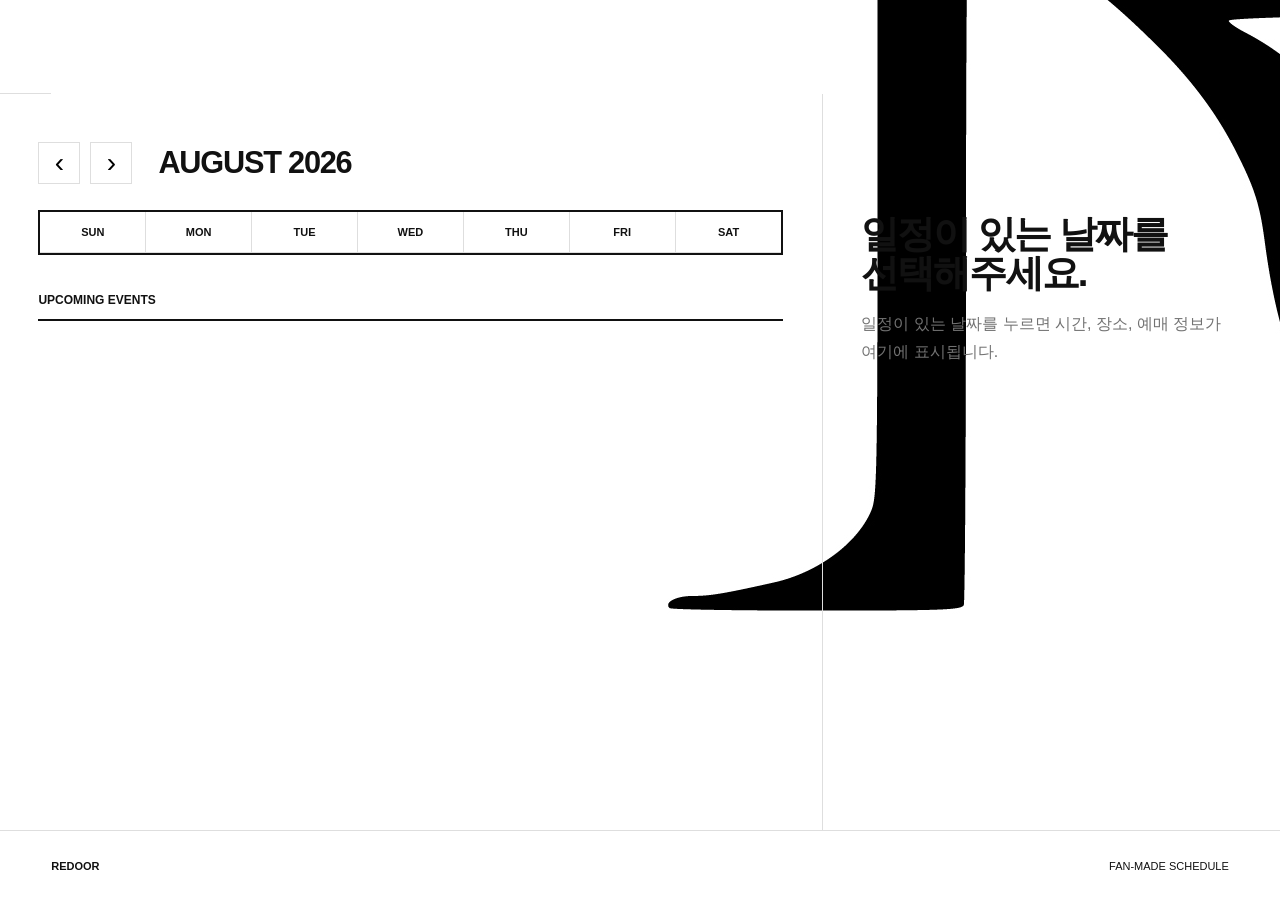
==== index.html @ 7baec4b2 "index.html 업데이트" ====
<!DOCTYPE html>
<html lang="ko">
<head>
  <meta charset="UTF-8" />
  <meta name="viewport" content="width=device-width, initial-scale=1.0" />
  <meta name="description" content="REDOOR schedule calendar" />
  <title>REDOOR Schedule</title>
  <link rel="stylesheet" href="style.css" />
</head>
<body>
  <header class="site-header">
    <a class="brand" href="#" aria-label="REDOOR Schedule 홈">
  <img src="IMG_5259.jpeg" alt="REDOOR" class="brand-logo">
</a>
    <nav class="top-nav" aria-label="주요 메뉴">
      <a href="#calendar" class="active">SCHEDULE</a>
      <a href="#upcoming">UPCOMING</a>
    </nav>
  </header>

  <main class="page-shell">
    <section class="calendar-section" id="calendar">
      <div class="calendar-toolbar">
        <div class="month-control">
          <button id="prevMonth" class="icon-button" type="button" aria-label="이전 달">‹</button>
          <button id="nextMonth" class="icon-button" type="button" aria-label="다음 달">›</button>
          <h1 id="monthTitle">AUGUST 2026</h1>
        </div>
      </div>

      <div class="calendar-frame">
        <div class="calendar-grid weekdays" aria-hidden="true">
          <div>SUN</div><div>MON</div><div>TUE</div><div>WED</div>
          <div>THU</div><div>FRI</div><div>SAT</div>
        </div>
        <div id="calendarGrid" class="calendar-grid dates" aria-label="월간 달력"></div>
      </div>

      <section class="upcoming" id="upcoming">
        <div class="section-title">UPCOMING EVENTS</div>
        <div id="upcomingList" class="upcoming-list"></div>
      </section>
    </section>

    <aside id="eventPanel" class="event-panel" aria-live="polite">
      <div class="empty-state">
        <h2>일정이 있는 날짜를 선택해주세요.</h2>
        <p>일정이 있는 날짜를 누르면 시간, 장소, 예매 정보가 여기에 표시됩니다.</p>
      </div>
    </aside>
  </main>

  <footer class="site-footer">
    <strong>REDOOR</strong>
    <span>FAN-MADE SCHEDULE</span>
  </footer>

  <script src="events.js"></script>
  <script src="script.js"></script>
</body>
</html>
---- style.css ----
* {
  box-sizing: border-box;
}

:root {
  --black: #111111;
  --white: #ffffff;
  --inner-line: #dedede;
  --muted: #727272;
  --outside-bg: #f3f3f3;
  --outside-text: #c2c2c2;
  --soft: #f8f8f8;
}

html {
  scroll-behavior: smooth;
}

body {
  margin: 0;
  color: var(--black);
  background: var(--white);
  font-family: Arial, "Pretendard", "Noto Sans KR", sans-serif;
}

button, a {
  font: inherit;
}

.site-header {
  height: 94px;
  padding: 0 4vw;
  border-bottom: 1px solid var(--inner-line);
  display: flex;
  align-items: center;
  justify-content: space-between;
}

.brand {
  color: var(--black);
  text-decoration: none;
  font-size: clamp(28px, 3vw, 44px);
  font-weight: 800;
  letter-spacing: -2px;
}

.top-nav {
  display: flex;
  gap: 42px;
}

.top-nav a {
  color: var(--black);
  text-decoration: none;
  font-size: 13px;
  font-weight: 700;
  letter-spacing: .04em;
  padding: 10px 0;
}

.top-nav a.active {
  border-bottom: 2px solid var(--black);
}

.page-shell {
  min-height: calc(100vh - 164px);
  display: grid;
  grid-template-columns: minmax(0, 1.8fr) minmax(360px, 1fr);
}

.calendar-section {
  padding: 48px 3vw 58px;
  border-right: 1px solid var(--inner-line);
}

.calendar-toolbar {
  display: flex;
  align-items: center;
  justify-content: flex-start;
  gap: 20px;
  margin-bottom: 26px;
}

.month-control {
  display: flex;
  align-items: center;
  gap: 10px;
}

.month-control h1 {
  margin: 0 0 0 16px;
  font-size: clamp(24px, 2.4vw, 36px);
  letter-spacing: -.04em;
}

.icon-button {
  width: 42px;
  height: 42px;
  border: 1px solid var(--inner-line);
  background: var(--white);
  cursor: pointer;
  font-size: 28px;
  line-height: 1;
}

.icon-button:hover {
  background: var(--soft);
}


.calendar-frame {
  border: 2px solid var(--black);
}

.calendar-grid {
  display: grid;
  grid-template-columns: repeat(7, minmax(0, 1fr));
}

.weekdays {
  border-bottom: 1px solid var(--inner-line);
}

.weekdays div {
  padding: 14px 10px;
  text-align: center;
  font-size: 11px;
  font-weight: 800;
}

.weekdays div:not(:last-child) {
  border-right: 1px solid var(--inner-line);
}

.date-cell {
  appearance: none;
  position: relative;
  min-height: 112px;
  padding: 6px 7px;
  border: 0;
  border-right: 1px solid var(--inner-line);
  border-bottom: 1px solid var(--inner-line);
  background: var(--white);
  color: var(--black);
  text-align: left;
  display: block;
}

.date-cell:nth-child(7n) {
  border-right: 0;
}

.date-cell:nth-last-child(-n + 7) {
  border-bottom: 0;
}

.date-cell.other-month {
  color: var(--outside-text);
  background: var(--outside-bg);
}

.date-cell.has-event {
  cursor: pointer;
}

.date-cell.has-event:hover {
  background: var(--soft);
}

.date-cell.selected {
  box-shadow: inset 0 0 0 2px var(--black);
  z-index: 1;
}

.date-number {
  position: absolute;
  top: 8px;
  left: 8px;
  display: block;
  width: auto;
  height: auto;
  margin: 0;
  padding: 0;
  text-align: left;
  font-size: 14px;
  font-weight: 700;
  line-height: 1;
}


.date-cell.has-event .date-number::after {
  content: "";
  display: block;
  width: 17px;
  height: 2px;
  margin-top: 2px;
  background: var(--black);
}

.date-cell.has-event .date-number.single-digit::after {
  width: 13px;
  margin-left: -2px;
}

.event-title-list {
  position: absolute;
  top: 34px;
  left: 8px;
  right: 8px;
  display: flex;
  flex-direction: column;
  gap: 3px;
  margin: 0;
  padding: 0;
  text-align: left;
  overflow: hidden;
}

.event-title-mini {
  display: block;
  min-width: 0;
  margin: 0;
  padding: 0;
  font-size: 11px;
  font-weight: 600;
  line-height: 1.25;
  word-break: keep-all;
  text-align: left;
  white-space: nowrap;
  overflow: hidden;
  text-overflow: ellipsis;
}

.upcoming {
  margin-top: 38px;
}

.section-title {
  padding-bottom: 12px;
  border-bottom: 2px solid var(--black);
  font-size: 12px;
  font-weight: 800;
}

.upcoming-item {
  color: var(--black);
-webkit-appearance: none;
appearance: none;
  width: 100%;
  padding: 20px 4px;
  border: 0;
  border-bottom: 1px solid var(--inner-line);
  background: var(--white);
  display: grid;
  grid-template-columns: 105px 1fr auto;
  gap: 20px;
  align-items: center;
  text-align: left;
  cursor: pointer;
}

.upcoming-item:hover {
  background: var(--soft);
}

.upcoming-date {
  font-size: 12px;
  font-weight: 700;
}

.upcoming-title {
  margin-bottom: 5px;
  font-weight: 800;
}

.upcoming-meta,
.upcoming-time {
  color: var(--muted);
  font-size: 12px;
}

.event-panel {
  padding: 48px 3vw;
  min-height: 680px;
}

.empty-state {
  max-width: 470px;
  margin-top: 72px;
}

.eyebrow,
.event-date {
  margin: 0 0 18px;
  font-size: 24px;
  font-weight: 800;
  letter-spacing: .02em;
}

.empty-state h2,
.event-panel h2 {
  margin: 0 0 18px;
  font-size: clamp(30px, 3vw, 48px);
  line-height: 1.02;
  letter-spacing: -.05em;
  word-break: keep-all;
}

.empty-state > p:last-child {
  color: var(--muted);
  line-height: 1.7;
}

.close-button {
  width: 40px;
  height: 40px;
  margin-bottom: 36px;
  border: 1px solid var(--black);
  background: var(--white);
  cursor: pointer;
  font-size: 25px;
}

.event-type {
  display: inline-block;
  margin-bottom: 28px;
  padding: 7px 11px 6px;
  color: var(--white);
  background: var(--black);
  font-size: 10px;
  font-weight: 800;
  letter-spacing: .08em;
}

.detail-list {
  margin-top: 32px;
  border-top: 2px solid var(--black);
}

.detail-row {
  display: grid;
  grid-template-columns: 100px 1fr;
  gap: 22px;
  padding: 20px 0;
  border-bottom: 1px solid var(--inner-line);
}

.detail-label {
  font-size: 12px;
  font-weight: 800;
}

.detail-value {
  line-height: 1.6;
}

.ticket-link {
  display: inline;
  background: transparent;
  color: #111;
  text-decoration: underline;
  text-decoration-thickness: 1px;
  text-underline-offset: 2px;
  padding: 0;
  margin: 0;
  border: none;
  border-radius: 0;
  font-size: inherit;
  font-weight: 600;
  transition: opacity .2s ease;
}

.ticket-link:hover {
  opacity: .65;
}

.ticket-link:visited {
  color: #111;
}

.site-footer {
  min-height: 70px;
  padding: 20px 4vw;
  border-top: 1px solid var(--inner-line);
  display: flex;
  align-items: center;
  justify-content: space-between;
  gap: 20px;
  font-size: 11px;
}

@media (max-width: 980px) {
  .top-nav {
    gap: 20px;
  }

  .page-shell {
    grid-template-columns: 1fr;
  }

  .calendar-section {
    border-right: 0;
  }

  .event-panel {
    border-top: 1px solid var(--inner-line);
    min-height: auto;
  }
}

@media (max-width: 680px) {
  .site-header {
    height: 76px;
  }

  .top-nav a:not(.active) {
    display: none;
  }

  .calendar-section,
  .event-panel {
    padding: 30px 18px 42px;
  }

  .calendar-toolbar {
    align-items: flex-start;
    flex-direction: column;
    margin-bottom: 22px;
  }

  .month-control h1 {
    font-size: 25px;
    margin-left: 6px;
  }

  .date-cell {
    min-height: 76px;
    padding: 5px 6px;
  }

  .date-number {
  position: absolute;
  top: 8px;
  left: 8px;
  display: block;
  width: auto;
  height: auto;
  margin: 0;
  padding: 0;
  text-align: left;
  font-size: 14px;
  font-weight: 700;
  line-height: 1;

  .date-cell.has-event .date-number::after {
    width: 14px;
    height: 2px;
    margin-top: 2px;
  }
}


@media (max-width: 680px) {
  .event-title-list {
    top: 29px;
    left: 6px;
    right: 6px;
    gap: 2px;
  }

  .event-title-mini {
    font-size: 8px;
    line-height: 1.15;
  }
}
button,

button:visited,

button:active,

button:focus {

  color: var(--black);

  -webkit-text-fill-color: var(--black);

}

.upcoming-item,

.upcoming-item * {

  color: inherit;

}
.today .date-number {
    width: 26px;
    height: 26px;
    border-radius: 50%;
    background: var(--black);
    color: var(--white) !important;
-webkit-text-fill-color: var(--white) !important;

    display: flex;
    align-items: center;
    justify-content: center;

    top: 4px;
    left: 4px;

    z-index: 2;
}
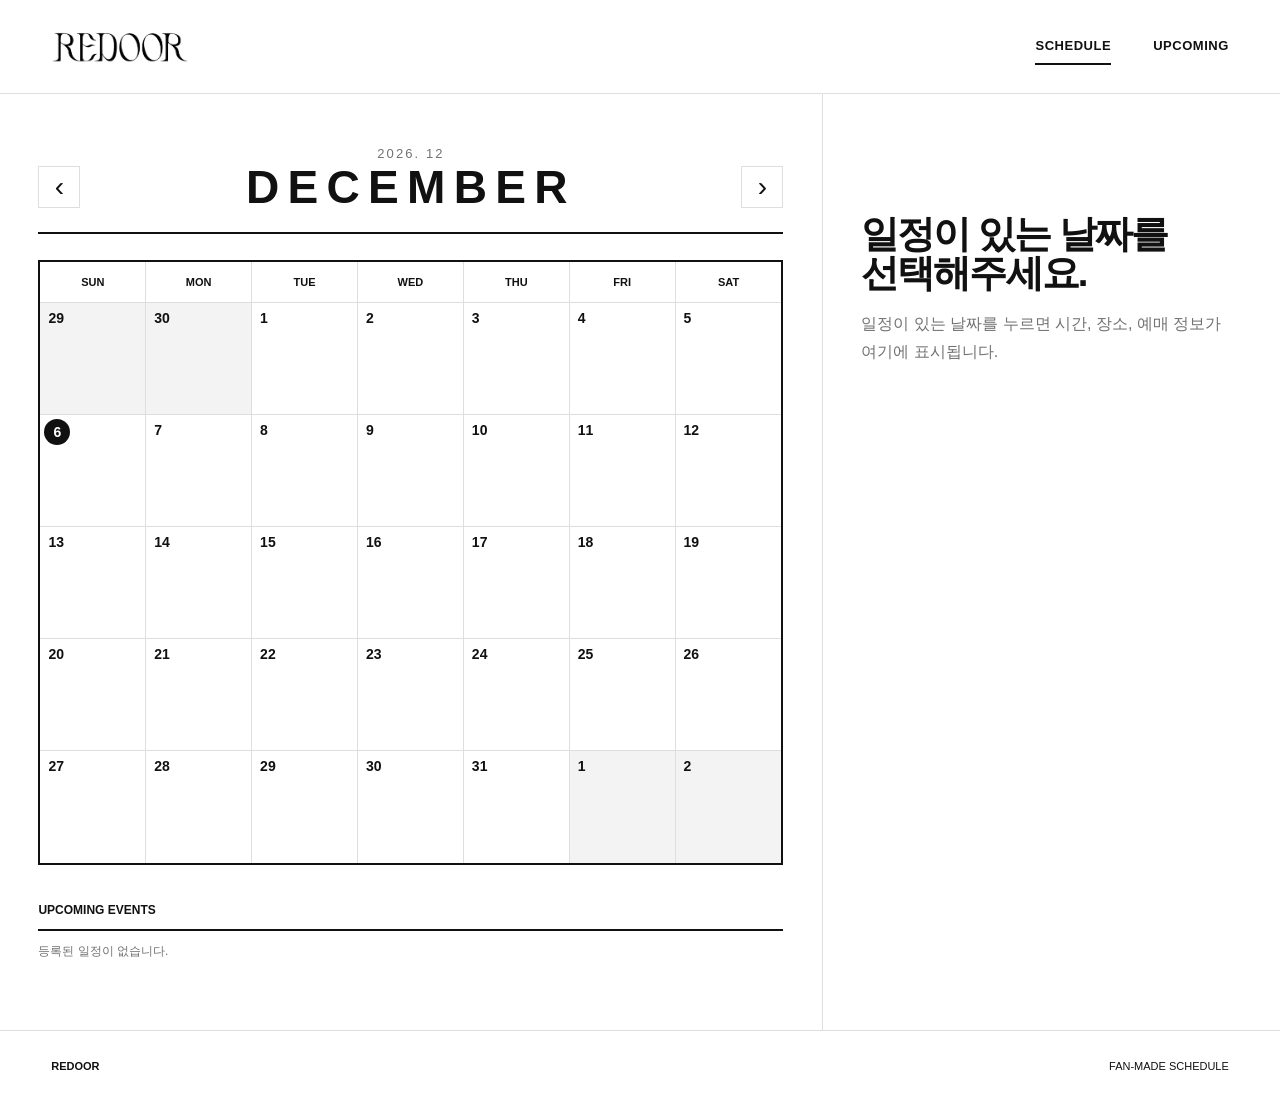
==== commit 352f7e44: "Add files via upload" ====
--- a/index.html
+++ b/index.html
@@ -23,8 +23,11 @@
       <div class="calendar-toolbar">
         <div class="month-control">
           <button id="prevMonth" class="icon-button" type="button" aria-label="이전 달">‹</button>
+          <div class="month-heading" aria-live="polite">
+            <div id="monthYear" class="month-year">2026. 07</div>
+            <h1 id="monthTitle">JULY</h1>
+          </div>
           <button id="nextMonth" class="icon-button" type="button" aria-label="다음 달">›</button>
-          <h1 id="monthTitle">AUGUST 2026</h1>
         </div>
       </div>
 
--- a/style.css
+++ b/style.css
@@ -1,4 +1,4 @@
-  * {
+* {
   box-sizing: border-box;
 }
 
@@ -23,7 +23,8 @@
   font-family: Arial, "Pretendard", "Noto Sans KR", sans-serif;
 }
 
-button, a {
+button,
+a {
   font: inherit;
 }
 
@@ -44,6 +45,15 @@
   letter-spacing: -2px;
 }
 
+.brand-logo {
+  display: block;
+  width: 165px;
+  max-width: 165px;
+  height: auto;
+  margin-left: -14px;
+  object-fit: contain;
+}
+
 .top-nav {
   display: flex;
   gap: 42px;
@@ -54,7 +64,7 @@
   text-decoration: none;
   font-size: 13px;
   font-weight: 700;
-  letter-spacing: .04em;
+  letter-spacing: 0.04em;
   padding: 10px 0;
 }
 
@@ -90,7 +100,7 @@
 .month-control h1 {
   margin: 0 0 0 16px;
   font-size: clamp(24px, 2.4vw, 36px);
-  letter-spacing: -.04em;
+  letter-spacing: -0.04em;
 }
 
 .icon-button {
@@ -98,6 +108,9 @@
   height: 42px;
   border: 1px solid var(--inner-line);
   background: var(--white);
+  color: var(--black);
+  -webkit-appearance: none;
+  appearance: none;
   cursor: pointer;
   font-size: 28px;
   line-height: 1;
@@ -106,7 +119,6 @@
 .icon-button:hover {
   background: var(--soft);
 }
-
 
 .calendar-frame {
   border: 2px solid var(--black);
@@ -133,6 +145,7 @@
 }
 
 .date-cell {
+  -webkit-appearance: none;
   appearance: none;
   position: relative;
   min-height: 112px;
@@ -187,7 +200,6 @@
   line-height: 1;
 }
 
-
 .date-cell.has-event .date-number::after {
   content: "";
   display: block;
@@ -200,6 +212,21 @@
 .date-cell.has-event .date-number.single-digit::after {
   width: 13px;
   margin-left: -2px;
+}
+
+.today .date-number {
+  width: 26px;
+  height: 26px;
+  border-radius: 50%;
+  background: var(--black);
+  color: var(--white) !important;
+  -webkit-text-fill-color: var(--white) !important;
+  display: flex;
+  align-items: center;
+  justify-content: center;
+  top: 4px;
+  left: 4px;
+  z-index: 2;
 }
 
 .event-title-list {
@@ -243,14 +270,14 @@
 }
 
 .upcoming-item {
-  color: var(--black);
--webkit-appearance: none;
-appearance: none;
   width: 100%;
   padding: 20px 4px;
   border: 0;
   border-bottom: 1px solid var(--inner-line);
   background: var(--white);
+  color: var(--black);
+  -webkit-appearance: none;
+  appearance: none;
   display: grid;
   grid-template-columns: 105px 1fr auto;
   gap: 20px;
@@ -282,6 +309,12 @@
 .event-panel {
   padding: 48px 3vw;
   min-height: 680px;
+  overflow: hidden;
+}
+
+.event-panel img {
+  max-width: 100%;
+  height: auto;
 }
 
 .empty-state {
@@ -294,7 +327,7 @@
   margin: 0 0 18px;
   font-size: 24px;
   font-weight: 800;
-  letter-spacing: .02em;
+  letter-spacing: 0.02em;
 }
 
 .empty-state h2,
@@ -302,7 +335,7 @@
   margin: 0 0 18px;
   font-size: clamp(30px, 3vw, 48px);
   line-height: 1.02;
-  letter-spacing: -.05em;
+  letter-spacing: -0.05em;
   word-break: keep-all;
 }
 
@@ -317,6 +350,9 @@
   margin-bottom: 36px;
   border: 1px solid var(--black);
   background: var(--white);
+  color: var(--black);
+  -webkit-appearance: none;
+  appearance: none;
   cursor: pointer;
   font-size: 25px;
 }
@@ -329,7 +365,7 @@
   background: var(--black);
   font-size: 10px;
   font-weight: 800;
-  letter-spacing: .08em;
+  letter-spacing: 0.08em;
 }
 
 .detail-list {
@@ -356,26 +392,26 @@
 
 .ticket-link {
   display: inline;
-  background: transparent;
-  color: #111;
-  text-decoration: underline;
-  text-decoration-thickness: 1px;
-  text-underline-offset: 2px;
   padding: 0;
   margin: 0;
   border: none;
   border-radius: 0;
+  background: transparent;
+  color: var(--black);
+  text-decoration: underline;
+  text-decoration-thickness: 1px;
+  text-underline-offset: 2px;
   font-size: inherit;
   font-weight: 600;
-  transition: opacity .2s ease;
+  transition: opacity 0.2s ease;
 }
 
 .ticket-link:hover {
-  opacity: .65;
+  opacity: 0.65;
 }
 
 .ticket-link:visited {
-  color: #111;
+  color: var(--black);
 }
 
 .site-footer {
@@ -389,6 +425,24 @@
   font-size: 11px;
 }
 
+button,
+button:visited,
+button:active,
+button:focus {
+  color: var(--black);
+  -webkit-text-fill-color: var(--black);
+}
+
+.today .date-number {
+  color: var(--white) !important;
+  -webkit-text-fill-color: var(--white) !important;
+}
+
+.upcoming-item,
+.upcoming-item * {
+  color: inherit;
+}
+
 @media (max-width: 980px) {
   .top-nav {
     gap: 20px;
@@ -403,14 +457,20 @@
   }
 
   .event-panel {
+    min-height: auto;
     border-top: 1px solid var(--inner-line);
-    min-height: auto;
   }
 }
 
 @media (max-width: 680px) {
   .site-header {
     height: 76px;
+  }
+
+  .brand-logo {
+    width: 145px;
+    max-width: 145px;
+    margin-left: -10px;
   }
 
   .top-nav a:not(.active) {
@@ -429,8 +489,8 @@
   }
 
   .month-control h1 {
+    margin-left: 6px;
     font-size: 25px;
-    margin-left: 6px;
   }
 
   .date-cell {
@@ -439,28 +499,17 @@
   }
 
   .date-number {
-  position: absolute;
-  top: 8px;
-  left: 8px;
-  display: block;
-  width: auto;
-  height: auto;
-  margin: 0;
-  padding: 0;
-  text-align: left;
-  font-size: 14px;
-  font-weight: 700;
-  line-height: 1;
+    top: 8px;
+    left: 8px;
+    font-size: 14px;
+  }
 
   .date-cell.has-event .date-number::after {
     width: 14px;
     height: 2px;
     margin-top: 2px;
   }
-}
-
-
-@media (max-width: 680px) {
+
   .event-title-list {
     top: 29px;
     left: 6px;
@@ -472,42 +521,122 @@
     font-size: 8px;
     line-height: 1.15;
   }
-}
-button,
-
-button:visited,
-
-button:active,
-
-button:focus {
-
-  color: var(--black);
-
-  -webkit-text-fill-color: var(--black);
-
-}
-
-.upcoming-item,
-
-.upcoming-item * {
-
-  color: inherit;
-
-}
-.today .date-number {
-    width: 26px;
-    height: 26px;
-    border-radius: 50%;
-    background: var(--black);
-    color: var(--white) !important;
--webkit-text-fill-color: var(--white) !important;
-
-    display: flex;
-    align-items: center;
-    justify-content: center;
-
-    top: 4px;
-    left: 4px;
-
-    z-index: 2;
-}+
+  .upcoming-item {
+    grid-template-columns: 92px 1fr auto;
+    gap: 12px;
+  }
+
+  .detail-row {
+    grid-template-columns: 84px 1fr;
+    gap: 14px;
+  }
+}
+
+
+
+
+/* 월 이동 영역: 화살표를 달력 양 끝선에 맞추고 월 제목은 가운데 */
+.calendar-toolbar {
+  display: block;
+  margin-bottom: 26px;
+}
+
+.month-control {
+  position: relative;
+  width: 100%;
+  min-height: 92px;
+  padding: 0 0 16px;
+  border-bottom: 2px solid var(--black);
+  display: flex;
+  align-items: center;
+  justify-content: center;
+}
+
+.month-heading {
+  display: flex;
+  flex-direction: column;
+  align-items: center;
+  justify-content: center;
+  gap: 4px;
+  line-height: 1;
+}
+
+.month-year {
+  color: var(--muted);
+  font-size: 13px;
+  font-weight: 500;
+  letter-spacing: 0.16em;
+}
+
+.month-heading h1 {
+  margin: 0;
+  text-align: center;
+  font-size: clamp(34px, 3.6vw, 50px);
+  letter-spacing: 0.18em;
+  line-height: 1;
+}
+
+#prevMonth,
+#nextMonth {
+  position: absolute;
+  top: 50%;
+  transform: translateY(-50%);
+}
+
+#prevMonth {
+  left: 0;
+}
+
+#nextMonth {
+  right: 0;
+}
+
+/* 맨 위 REDOOR 로고를 현재 달로 돌아가는 홈 버튼으로 사용 */
+.brand {
+  cursor: pointer;
+}
+
+.brand:focus-visible {
+  outline: 2px solid var(--black);
+  outline-offset: 4px;
+}
+
+@media (max-width: 680px) {
+  .calendar-toolbar {
+    margin-bottom: 22px;
+  }
+
+  .month-control {
+    width: 100%;
+    min-height: 78px;
+    padding-bottom: 13px;
+  }
+
+  .month-heading h1 {
+    margin: 0;
+    font-size: 31px;
+  }
+
+  .month-year {
+    font-size: 11px;
+  }
+}
+
+
+/* 여러 예매처 링크 표시 */
+.ticket-list {
+  display: flex;
+  flex-wrap: wrap;
+  align-items: center;
+  gap: 4px 0;
+}
+
+.ticket-separator {
+  margin: 0 5px;
+  color: var(--muted);
+}
+
+.ticket-text {
+  color: var(--black);
+}
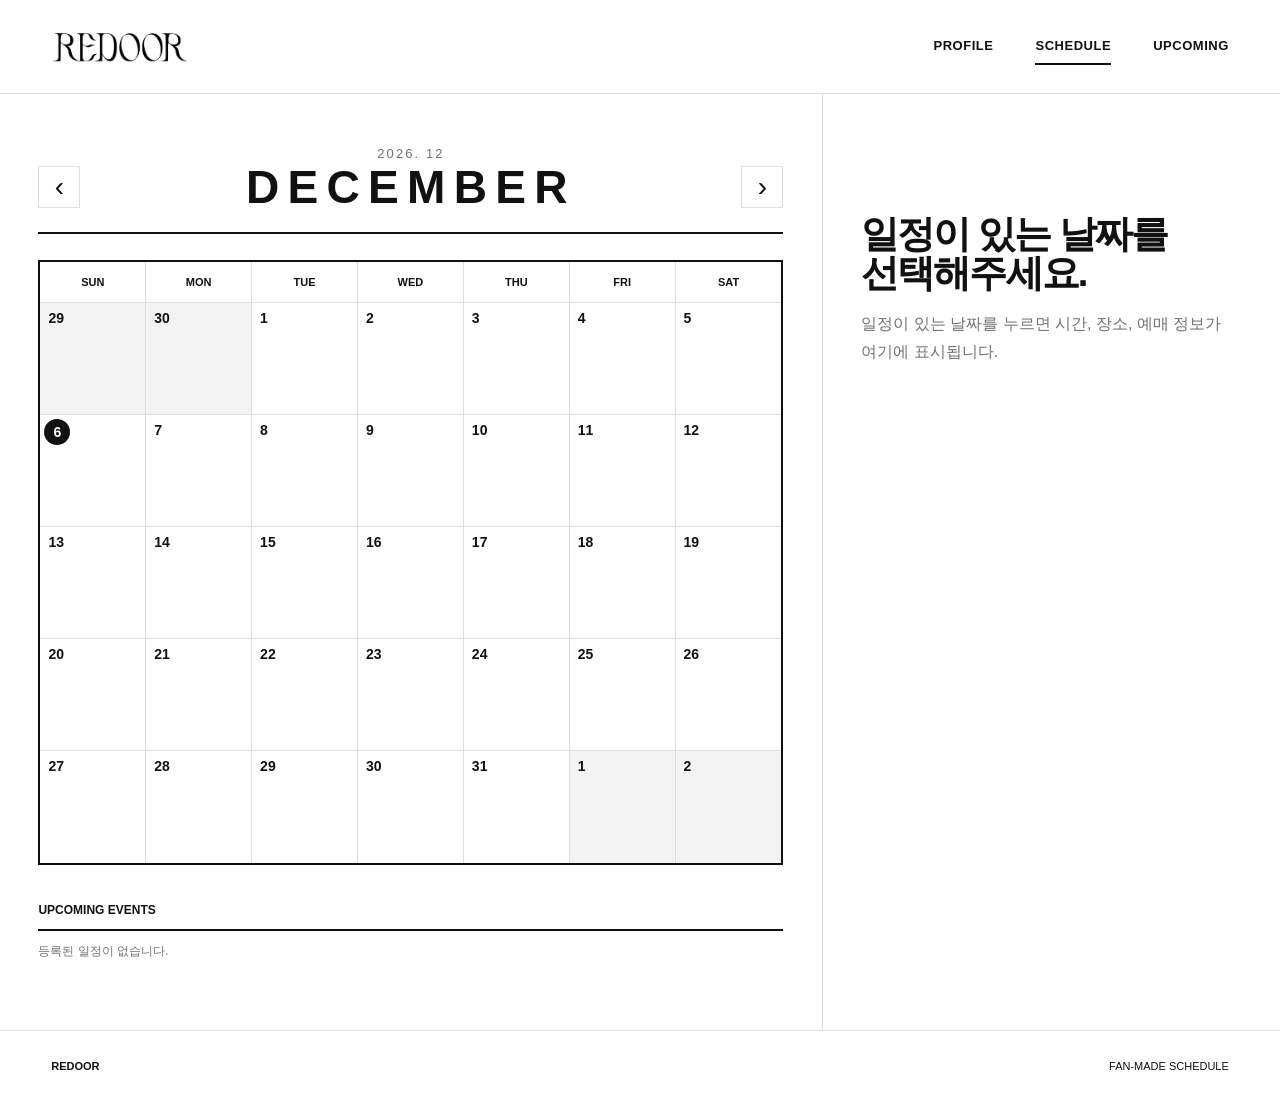
==== commit a78fb598: "Add files via upload" ====
--- a/index.html
+++ b/index.html
@@ -13,6 +13,7 @@
   <img src="IMG_5259.jpeg" alt="REDOOR" class="brand-logo">
 </a>
     <nav class="top-nav" aria-label="주요 메뉴">
+      <a href="profile.html">PROFILE</a>
       <a href="#calendar" class="active">SCHEDULE</a>
       <a href="#upcoming">UPCOMING</a>
     </nav>
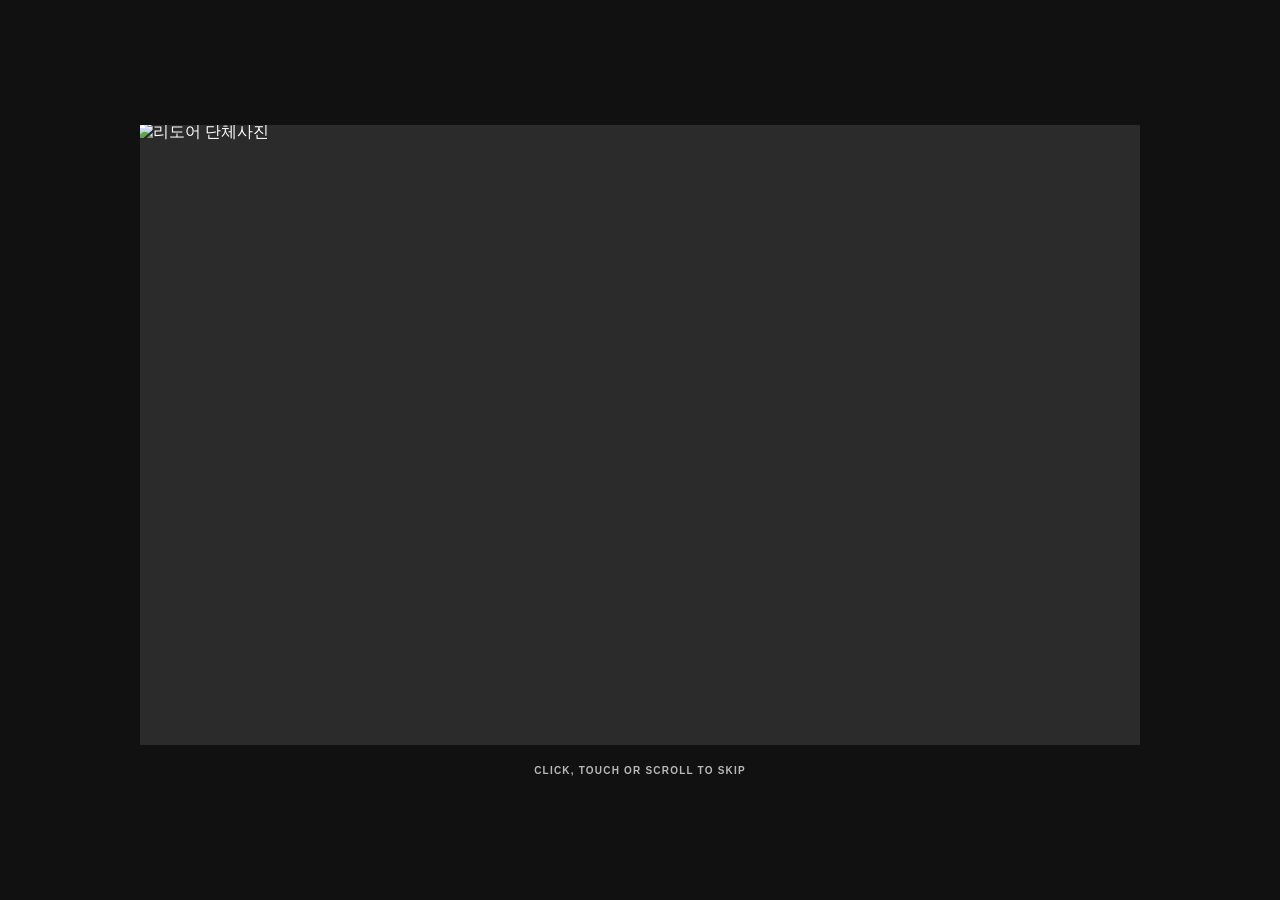
==== commit 7d8631c5: "Add files via upload" ====
--- a/index.html
+++ b/index.html
@@ -3,63 +3,66 @@
 <head>
   <meta charset="UTF-8" />
   <meta name="viewport" content="width=device-width, initial-scale=1.0" />
-  <meta name="description" content="REDOOR schedule calendar" />
-  <title>REDOOR Schedule</title>
-  <link rel="stylesheet" href="style.css" />
+  <meta name="description" content="REDOOR profile" />
+  <title>REDOOR Profile</title>
+  <link rel="stylesheet" href="profile.css" />
 </head>
 <body>
-  <header class="site-header">
-    <a class="brand" href="#" aria-label="REDOOR Schedule 홈">
-  <img src="IMG_5259.jpeg" alt="REDOOR" class="brand-logo">
-</a>
-    <nav class="top-nav" aria-label="주요 메뉴">
-      <a href="profile.html">PROFILE</a>
-      <a href="#calendar" class="active">SCHEDULE</a>
-      <a href="#upcoming">UPCOMING</a>
+  <div id="profileIntro" class="profile-intro" aria-hidden="true">
+    <div class="intro-image">
+      <img src="사진+redoor.jpg" alt="리도어 단체사진" />
+    </div>
+    <p>CLICK, TOUCH OR SCROLL TO SKIP</p>
+  </div>
+
+  <header class="profile-header">
+    <a class="profile-brand" href="index.html" aria-label="REDOOR Profile 홈">
+      <img src="IMG_5259.jpeg" alt="REDOOR" />
+    </a>
+    <nav class="profile-nav" aria-label="주요 메뉴">
+      <a class="active" href="index.html">PROFILE</a>
+      <a href="schedule.html">SCHEDULE</a>
     </nav>
   </header>
 
-  <main class="page-shell">
-    <section class="calendar-section" id="calendar">
-      <div class="calendar-toolbar">
-        <div class="month-control">
-          <button id="prevMonth" class="icon-button" type="button" aria-label="이전 달">‹</button>
-          <div class="month-heading" aria-live="polite">
-            <div id="monthYear" class="month-year">2026. 07</div>
-            <h1 id="monthTitle">JULY</h1>
-          </div>
-          <button id="nextMonth" class="icon-button" type="button" aria-label="다음 달">›</button>
-        </div>
-      </div>
-
-      <div class="calendar-frame">
-        <div class="calendar-grid weekdays" aria-hidden="true">
-          <div>SUN</div><div>MON</div><div>TUE</div><div>WED</div>
-          <div>THU</div><div>FRI</div><div>SAT</div>
-        </div>
-        <div id="calendarGrid" class="calendar-grid dates" aria-label="월간 달력"></div>
-      </div>
-
-      <section class="upcoming" id="upcoming">
-        <div class="section-title">UPCOMING EVENTS</div>
-        <div id="upcomingList" class="upcoming-list"></div>
-      </section>
+  <main class="profile-main">
+    <section class="profile-title-row" aria-labelledby="profileTitle">
+      <h1 id="profileTitle">PROFILE</h1>
     </section>
 
-    <aside id="eventPanel" class="event-panel" aria-live="polite">
-      <div class="empty-state">
-        <h2>일정이 있는 날짜를 선택해주세요.</h2>
-        <p>일정이 있는 날짜를 누르면 시간, 장소, 예매 정보가 여기에 표시됩니다.</p>
-      </div>
-    </aside>
+    <section class="member-grid" aria-label="리도어 멤버">
+      <article class="member-card">
+        <div class="member-photo-frame"><img class="member-photo" src="이등대.jfif" alt="이등대" /></div>
+        <h2>이등대 <span>(보컬)</span></h2>
+        <p>1999. 01. 01</p>
+        <a class="member-instagram" href="https://www.instagram.com/olsm_/" target="_blank" rel="noopener">INSTAGRAM ↗</a>
+      </article>
+      <article class="member-card">
+        <div class="member-photo-frame"><img class="member-photo" src="최승현.jfif" alt="최승현" /></div>
+        <h2>최승현 <span>(기타)</span></h2>
+        <p>1997. 05. 12</p>
+        <a class="member-instagram" href="https://www.instagram.com/_ogam/" target="_blank" rel="noopener">INSTAGRAM ↗</a>
+      </article>
+      <article class="member-card">
+        <div class="member-photo-frame"><img class="member-photo" src="주상욱.jfif" alt="주상욱" /></div>
+        <h2>주상욱 <span>(드럼)</span></h2>
+        <p>1998. 08. 26</p>
+        <a class="member-instagram" href="https://www.instagram.com/joosangug/" target="_blank" rel="noopener">INSTAGRAM ↗</a>
+      </article>
+      <article class="member-card">
+        <div class="member-photo-frame"><img class="member-photo" src="박세웅.jfif" alt="박세웅" /></div>
+        <h2>박세웅 <span>(베이스)</span></h2>
+        <p>1998. 04. 17</p>
+        <a class="member-instagram" href="https://www.instagram.com/basswoong/" target="_blank" rel="noopener">INSTAGRAM ↗</a>
+      </article>
+    </section>
   </main>
 
-  <footer class="site-footer">
+  <footer class="profile-footer">
     <strong>REDOOR</strong>
-    <span>FAN-MADE SCHEDULE</span>
+    <span>FAN-MADE PROFILE</span>
   </footer>
 
-  <script src="events.js"></script>
-  <script src="script.js"></script>
+  <script src="profile.js"></script>
 </body>
 </html>
--- a/profile.css
+++ b/profile.css
@@ -0,0 +1,256 @@
+:root {
+  --black: #111111;
+  --white: #ffffff;
+  --line: #dedede;
+  --muted: #727272;
+  --placeholder: #eeeeee;
+}
+
+* {
+  box-sizing: border-box;
+}
+
+body {
+  margin: 0;
+  color: var(--black);
+  background: var(--white);
+  font-family: Arial, "Pretendard", "Noto Sans KR", sans-serif;
+}
+
+a {
+  color: inherit;
+  text-decoration: none;
+}
+
+.profile-header {
+  height: 94px;
+  padding: 0 4vw;
+  border-bottom: 1px solid var(--line);
+  display: flex;
+  align-items: center;
+  justify-content: space-between;
+}
+
+.profile-brand img {
+  display: block;
+  width: 165px;
+  height: auto;
+  margin-left: -14px;
+}
+
+.profile-nav {
+  display: flex;
+  gap: 42px;
+}
+
+.profile-nav a {
+  padding: 10px 0;
+  border-bottom: 2px solid transparent;
+  font-size: 13px;
+  font-weight: 700;
+  letter-spacing: 0.04em;
+}
+
+.profile-nav a.active {
+  border-bottom-color: var(--black);
+}
+
+.profile-main {
+  min-height: calc(100vh - 164px);
+  padding: 48px 4vw 58px;
+}
+
+.profile-title-row {
+  padding-bottom: 14px;
+  border-bottom: 2px solid var(--black);
+  display: flex;
+  align-items: end;
+  justify-content: space-between;
+}
+
+.profile-title-row h1 {
+  margin: 0;
+  font-size: clamp(42px, 5vw, 72px);
+  line-height: 0.9;
+  letter-spacing: -0.07em;
+}
+
+.member-grid {
+  display: grid;
+  grid-template-columns: repeat(4, minmax(0, 1fr));
+  gap: 28px;
+  padding: 30px 0 38px;
+}
+
+.member-card {
+  min-width: 0;
+}
+
+.member-photo-frame {
+  aspect-ratio: 4 / 5;
+  background: var(--placeholder);
+  overflow: hidden;
+}
+
+.member-photo {
+  display: block;
+  width: 100%;
+  height: 100%;
+  object-fit: cover;
+  transition: transform 320ms ease;
+}
+
+.member-card h2 {
+  margin: 15px 0 7px;
+  font-size: clamp(20px, 2vw, 30px);
+  letter-spacing: -0.05em;
+}
+
+.member-card h2 span {
+  font-size: 0.62em;
+  font-weight: 600;
+  white-space: nowrap;
+}
+
+.member-card p {
+  margin: 0 0 0 5px;
+  color: var(--muted);
+  font-size: 11px;
+  font-weight: 500;
+  letter-spacing: 0.06em;
+}
+
+.member-instagram {
+  display: inline-block;
+  margin-top: 4px;
+  margin-left: 5px;
+  color: var(--muted);
+  font-size: 11px;
+  font-weight: 500;
+  letter-spacing: 0.06em;
+  transition: color 180ms ease;
+}
+
+@media (hover: hover) and (pointer: fine) {
+  .member-card:hover .member-photo {
+    transform: scale(1.025);
+  }
+
+  .member-instagram:hover {
+    color: var(--black);
+  }
+}
+
+.profile-footer {
+  min-height: 70px;
+  padding: 0 4vw;
+  border-top: 1px solid var(--line);
+  display: flex;
+  align-items: center;
+  justify-content: space-between;
+  font-size: 11px;
+  letter-spacing: 0.08em;
+}
+
+.profile-footer strong {
+  font-size: 12px;
+}
+
+.profile-intro {
+  position: fixed;
+  inset: 0;
+  z-index: 10;
+  background: var(--black);
+  color: var(--white);
+  display: flex;
+  flex-direction: column;
+  align-items: center;
+  justify-content: center;
+  gap: 20px;
+  opacity: 1;
+  transition: opacity 900ms cubic-bezier(0.22, 1, 0.36, 1), visibility 0s linear 900ms;
+}
+
+.profile-intro.is-hidden {
+  visibility: hidden;
+  opacity: 0;
+  pointer-events: none;
+}
+
+.intro-image {
+  width: min(82vw, 1000px);
+  height: min(58vw, 620px);
+  background: #2b2b2b;
+  overflow: hidden;
+}
+
+.intro-image img {
+  display: block;
+  width: calc(100% + 3px);
+  height: calc(100% + 3px);
+  max-width: none;
+  object-fit: cover;
+  transform: translate(-3px, -3px);
+}
+
+.profile-intro p {
+  margin: 0;
+  color: #b9b9b9;
+  font-size: 10px;
+  font-weight: 700;
+  letter-spacing: 0.12em;
+}
+
+@media (max-width: 680px) {
+  .profile-header {
+    height: 76px;
+  }
+
+  .profile-brand img {
+    width: 145px;
+    margin-left: -10px;
+  }
+
+  .profile-nav {
+    gap: 18px;
+  }
+
+  .profile-nav a {
+    font-size: 11px;
+  }
+
+  .profile-main {
+    padding: 30px 18px 42px;
+  }
+
+  .profile-title-row h1 {
+    font-size: 44px;
+  }
+
+  .member-grid {
+    grid-template-columns: repeat(2, minmax(0, 1fr));
+    gap: 24px 14px;
+    padding-top: 24px;
+  }
+
+  .member-card h2 {
+    margin-top: 10px;
+    font-size: 22px;
+  }
+
+  .profile-footer {
+    min-height: 62px;
+    padding: 0 18px;
+  }
+
+  .intro-image {
+    width: 88vw;
+    height: 59vw;
+  }
+}
+
+@media (prefers-reduced-motion: reduce) {
+  .profile-intro {
+    transition: none;
+  }
+}
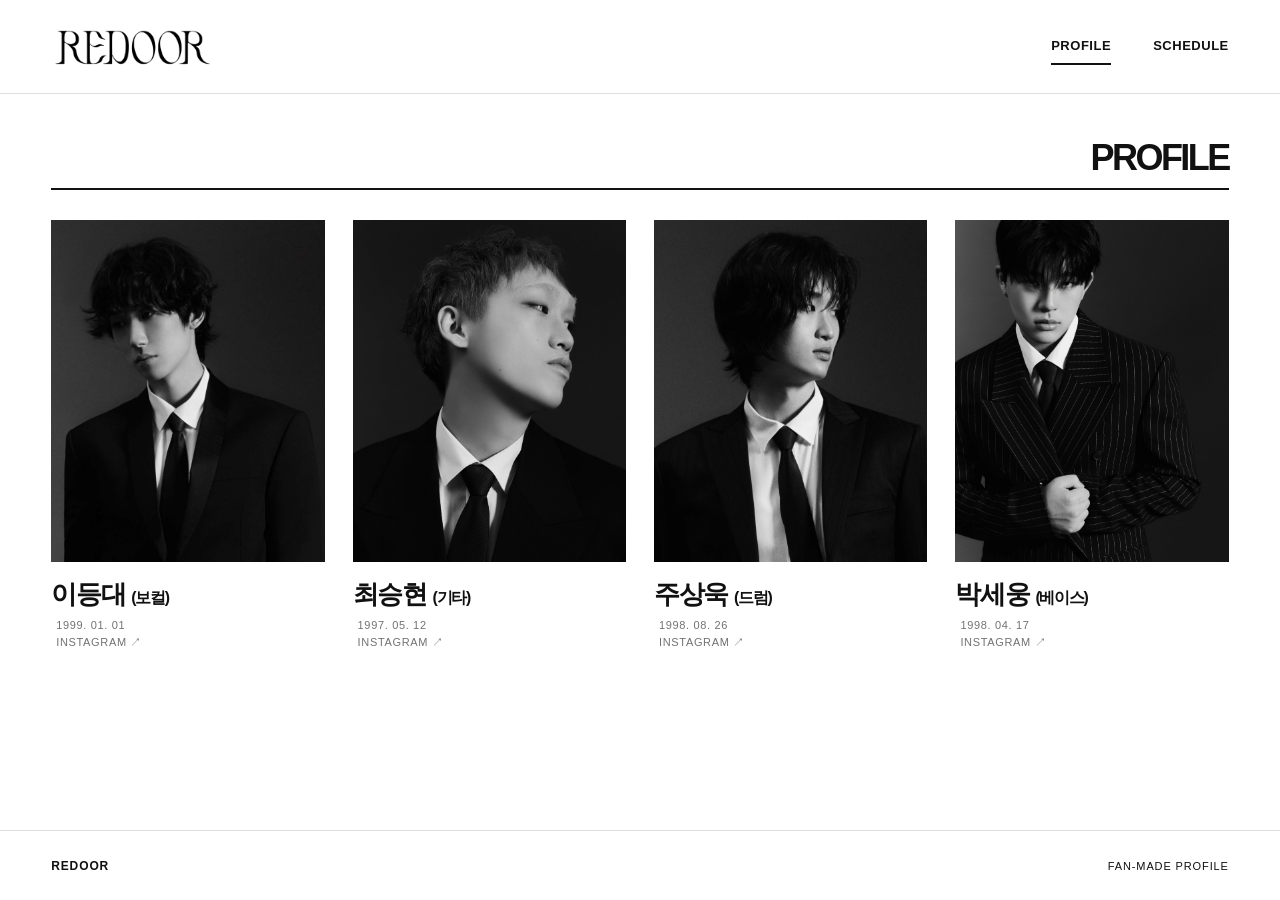
==== commit 7da8a8c1: "Add files via upload" ====
--- a/index.html
+++ b/index.html
@@ -5,6 +5,13 @@
   <meta name="viewport" content="width=device-width, initial-scale=1.0" />
   <meta name="description" content="REDOOR profile" />
   <title>REDOOR Profile</title>
+  <meta property="og:type" content="website" />
+  <meta property="og:title" content="REDOOR" />
+  <meta property="og:description" content="REDOOR FAN-MADE PAGE" />
+  <meta property="og:url" content="https://band-redoor.github.io/Redoor-page/" />
+  <meta property="og:image" content="https://band-redoor.github.io/Redoor-page/%EC%82%AC%EC%A7%84%2Bredoor.jpg" />
+  <meta property="og:image:alt" content="REDOOR 단체사진" />
+  <meta name="twitter:card" content="summary_large_image" />
   <link rel="stylesheet" href="profile.css" />
 </head>
 <body>
@@ -16,11 +23,11 @@
   </div>
 
   <header class="profile-header">
-    <a class="profile-brand" href="index.html" aria-label="REDOOR Profile 홈">
+    <a class="profile-brand" href="index.html?skipIntro=1" aria-label="REDOOR Profile 홈">
       <img src="IMG_5259.jpeg" alt="REDOOR" />
     </a>
     <nav class="profile-nav" aria-label="주요 메뉴">
-      <a class="active" href="index.html">PROFILE</a>
+      <a class="active" href="index.html?skipIntro=1">PROFILE</a>
       <a href="schedule.html">SCHEDULE</a>
     </nav>
   </header>
--- a/profile.css
+++ b/profile.css
@@ -33,7 +33,7 @@
 
 .profile-brand img {
   display: block;
-  width: 165px;
+  width: 190px;
   height: auto;
   margin-left: -14px;
 }
@@ -69,8 +69,8 @@
 }
 
 .profile-title-row h1 {
-  margin: 0;
-  font-size: clamp(42px, 5vw, 72px);
+  margin: 0 0 0 auto;
+  font-size: clamp(32px, 3vw, 36px);
   line-height: 0.9;
   letter-spacing: -0.07em;
 }
@@ -207,7 +207,7 @@
   }
 
   .profile-brand img {
-    width: 145px;
+    width: 170px;
     margin-left: -10px;
   }
 
@@ -224,7 +224,7 @@
   }
 
   .profile-title-row h1 {
-    font-size: 44px;
+    font-size: 32px;
   }
 
   .member-grid {
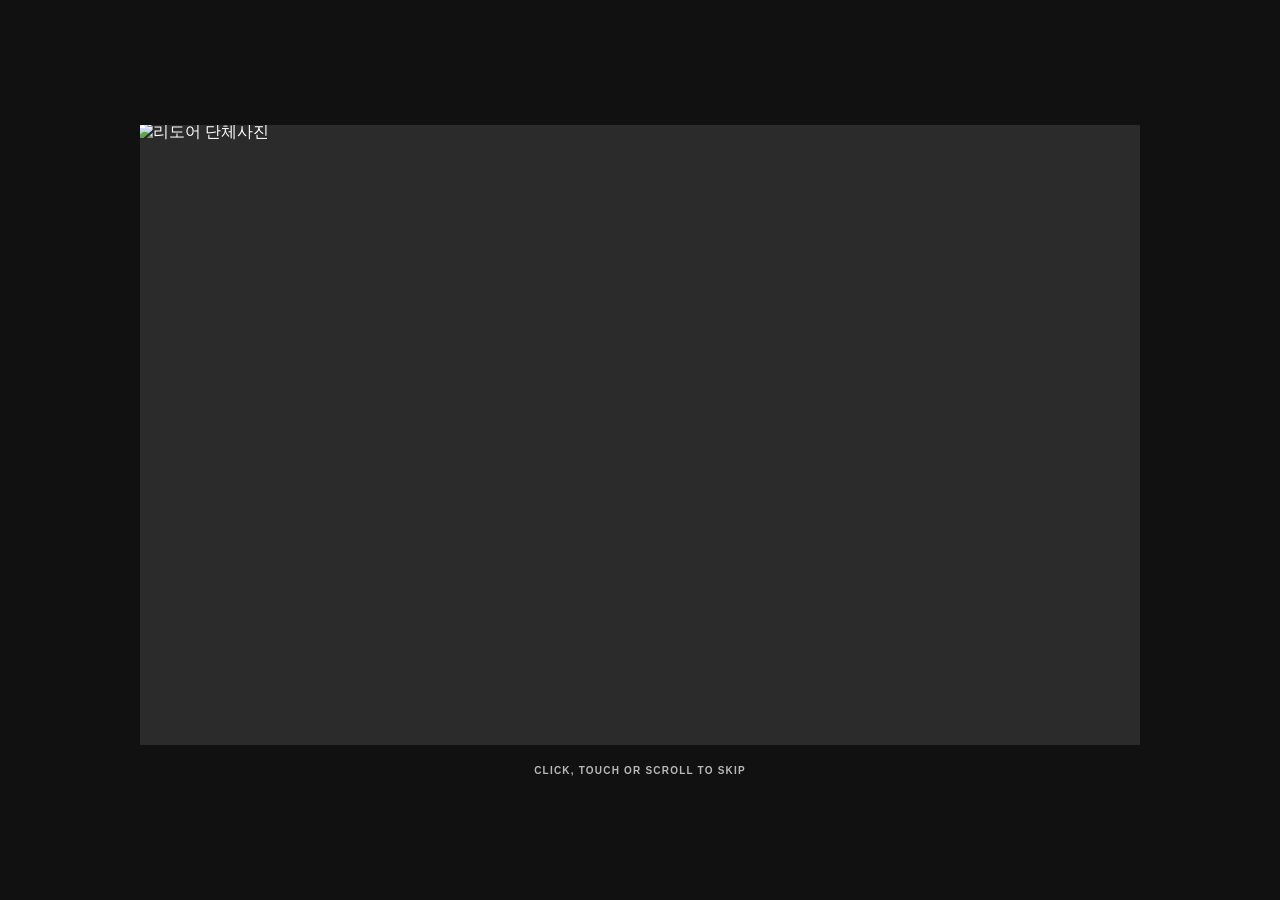
==== commit 6f61c9de: "index.html 업데이트" ====
--- a/index.html
+++ b/index.html
@@ -48,7 +48,7 @@
         <div class="member-photo-frame"><img class="member-photo" src="최승현.jfif" alt="최승현" /></div>
         <h2>최승현 <span>(기타)</span></h2>
         <p>1997. 05. 12</p>
-        <a class="member-instagram" href="https://www.instagram.com/_ogam/" target="_blank" rel="noopener">INSTAGRAM ↗</a>
+        <a class="member-instagram" href="https://www.instagram.com/choisnhn/" target="_blank" rel="noopener">INSTAGRAM ↗</a>
       </article>
       <article class="member-card">
         <div class="member-photo-frame"><img class="member-photo" src="주상욱.jfif" alt="주상욱" /></div>
--- a/profile.css
+++ b/profile.css
@@ -22,9 +22,13 @@
   text-decoration: none;
 }
 
+/* =========================
+   HEADER
+========================= */
+
 .profile-header {
-  height: 94px;
-  padding: 0 4vw;
+  height: 94px; /* 헤더 높이 */
+  padding: 0 4vw; /* 좌우 여백 */
   border-bottom: 1px solid var(--line);
   display: flex;
   align-items: center;
@@ -33,36 +37,44 @@
 
 .profile-brand img {
   display: block;
-  width: 190px;
+  width: 190px; /* 로고 크기 */
   height: auto;
-  margin-left: -14px;
+  margin-left: -14px; /* 로고 위치 */
 }
 
 .profile-nav {
   display: flex;
-  gap: 42px;
+  gap: 42px; /* 메뉴 간격 */
 }
 
 .profile-nav a {
-  padding: 10px 0;
+  padding: 4px 0 3px;
   border-bottom: 2px solid transparent;
-  font-size: 13px;
-  font-weight: 700;
-  letter-spacing: 0.04em;
+  font-size: 13px; /* 메뉴 글씨 크기 */
+  font-weight: 700; /* 메뉴 굵기 */
+  letter-spacing: 0.04em; /* 메뉴 자간 */
 }
 
 .profile-nav a.active {
   border-bottom-color: var(--black);
 }
 
+/* =========================
+   MAIN
+========================= */
+
 .profile-main {
   min-height: calc(100vh - 164px);
-  padding: 48px 4vw 58px;
-}
+  padding: 63px 4vw 58px; /* 위 / 좌우 / 아래 여백 */
+}
+
+/* =========================
+   TITLE
+========================= */
 
 .profile-title-row {
-  padding-bottom: 14px;
-  border-bottom: 2px solid var(--black);
+  padding-bottom: 14px; /* 제목과 선 사이 간격 */
+  border-bottom: 2px solid var(--black); /* 제목 아래 선 */
   display: flex;
   align-items: end;
   justify-content: space-between;
@@ -70,16 +82,21 @@
 
 .profile-title-row h1 {
   margin: 0 0 0 auto;
-  font-size: clamp(32px, 3vw, 36px);
-  line-height: 0.9;
-  letter-spacing: -0.07em;
-}
+  font-size: clamp(28px, 2.6vw, 32px); /* 제목 크기 */
+  font-weight: 600; /* 제목 굵기 */
+  line-height: 1;
+  letter-spacing: -0.07em; /* 제목 자간 */
+}
+
+/* =========================
+   MEMBER GRID
+========================= */
 
 .member-grid {
   display: grid;
   grid-template-columns: repeat(4, minmax(0, 1fr));
-  gap: 28px;
-  padding: 30px 0 38px;
+  gap: 28px; /* 카드 간격 */
+  padding: 30px 0 38px; /* 위 / 아래 여백 */
 }
 
 .member-card {
@@ -87,7 +104,7 @@
 }
 
 .member-photo-frame {
-  aspect-ratio: 4 / 5;
+  aspect-ratio: 4 / 5; /* 사진 비율 */
   background: var(--placeholder);
   overflow: hidden;
 }
@@ -102,7 +119,7 @@
 
 .member-card h2 {
   margin: 15px 0 7px;
-  font-size: clamp(20px, 2vw, 30px);
+  font-size: clamp(20px, 2vw, 30px); /* 이름 크기 */
   letter-spacing: -0.05em;
 }
 
@@ -115,7 +132,7 @@
 .member-card p {
   margin: 0 0 0 5px;
   color: var(--muted);
-  font-size: 11px;
+  font-size: 11px; /* 설명 크기 */
   font-weight: 500;
   letter-spacing: 0.06em;
 }
@@ -125,7 +142,7 @@
   margin-top: 4px;
   margin-left: 5px;
   color: var(--muted);
-  font-size: 11px;
+  font-size: 11px; /* 인스타 크기 */
   font-weight: 500;
   letter-spacing: 0.06em;
   transition: color 180ms ease;
@@ -133,7 +150,7 @@
 
 @media (hover: hover) and (pointer: fine) {
   .member-card:hover .member-photo {
-    transform: scale(1.025);
+    transform: scale(1.025); /* 사진 확대 */
   }
 
   .member-instagram:hover {
@@ -141,8 +158,12 @@
   }
 }
 
+/* =========================
+   FOOTER
+========================= */
+
 .profile-footer {
-  min-height: 70px;
+  min-height: 70px; /* 푸터 높이 */
   padding: 0 4vw;
   border-top: 1px solid var(--line);
   display: flex;
@@ -155,6 +176,10 @@
 .profile-footer strong {
   font-size: 12px;
 }
+
+/* =========================
+   INTRO
+========================= */
 
 .profile-intro {
   position: fixed;
@@ -178,8 +203,8 @@
 }
 
 .intro-image {
-  width: min(82vw, 1000px);
-  height: min(58vw, 620px);
+  width: min(82vw, 1000px); /* 사진 너비 */
+  height: min(58vw, 620px); /* 사진 높이 */
   background: #2b2b2b;
   overflow: hidden;
 }
@@ -196,35 +221,40 @@
 .profile-intro p {
   margin: 0;
   color: #b9b9b9;
-  font-size: 10px;
+  font-size: 10px; /* 문구 크기 */
   font-weight: 700;
   letter-spacing: 0.12em;
 }
 
+/* =========================
+   MOBILE
+========================= */
+
 @media (max-width: 680px) {
+
   .profile-header {
-    height: 76px;
+    height: 76px; /* 모바일 헤더 */
   }
 
   .profile-brand img {
-    width: 170px;
+    width: 170px; /* 모바일 로고 */
     margin-left: -10px;
   }
 
   .profile-nav {
-    gap: 18px;
+    gap: 18px; /* 모바일 메뉴 간격 */
   }
 
   .profile-nav a {
-    font-size: 11px;
+    font-size: 11px; /* 모바일 메뉴 글씨 */
   }
 
   .profile-main {
-    padding: 30px 18px 42px;
+    padding: 44px 18px 42px; /* 모바일 여백 */
   }
 
   .profile-title-row h1 {
-    font-size: 32px;
+    font-size: 28px; /* 모바일 제목 */
   }
 
   .member-grid {
@@ -235,7 +265,7 @@
 
   .member-card h2 {
     margin-top: 10px;
-    font-size: 22px;
+    font-size: 22px; /* 모바일 이름 */
   }
 
   .profile-footer {
@@ -249,8 +279,12 @@
   }
 }
 
+/* =========================
+   REDUCED MOTION
+========================= */
+
 @media (prefers-reduced-motion: reduce) {
   .profile-intro {
     transition: none;
   }
-}
+}
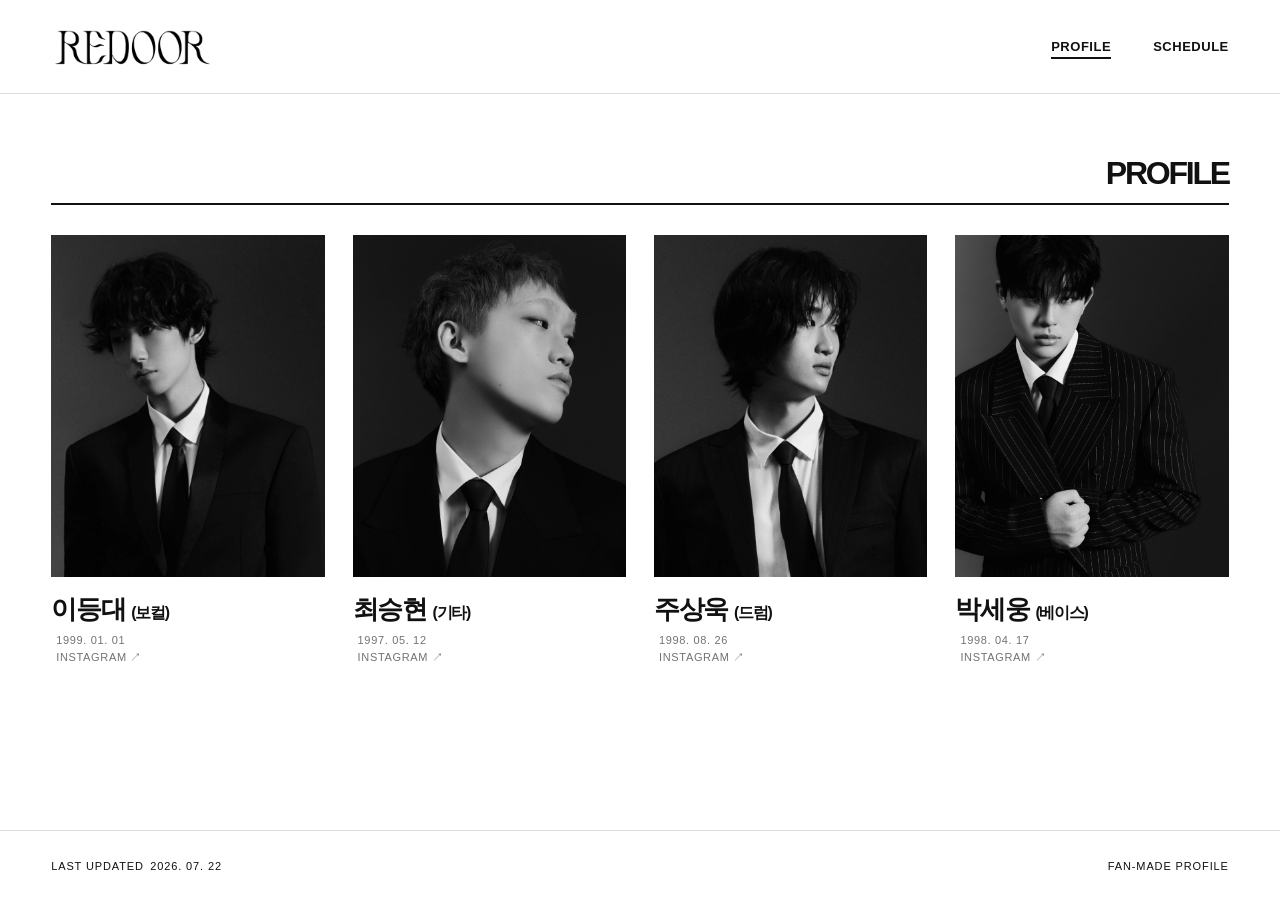
==== commit b503711a: "Update index.html" ====
--- a/index.html
+++ b/index.html
@@ -3,8 +3,10 @@
 <head>
   <meta charset="UTF-8" />
   <meta name="viewport" content="width=device-width, initial-scale=1.0" />
-  <meta name="description" content="REDOOR profile" />
-  <title>REDOOR Profile</title>
+  <meta name="description" content="밴드 리도어(REDOOR)의 멤버 프로필과 공연 스케줄을 확인하는 팬메이드 페이지입니다." />
+  <meta name="robots" content="index, follow" />
+  <link rel="canonical" href="https://band-redoor.github.io/Redoor-page/" />
+  <title>REDOOR Profile | 리도어 프로필</title>
   <meta property="og:type" content="website" />
   <meta property="og:title" content="REDOOR" />
   <meta property="og:description" content="REDOOR FAN-MADE PAGE" />
@@ -12,6 +14,16 @@
   <meta property="og:image" content="https://band-redoor.github.io/Redoor-page/%EC%82%AC%EC%A7%84%2Bredoor.jpg" />
   <meta property="og:image:alt" content="REDOOR 단체사진" />
   <meta name="twitter:card" content="summary_large_image" />
+  <script type="application/ld+json">
+    {
+      "@context": "https://schema.org",
+      "@type": "WebSite",
+      "name": "REDOOR FAN-MADE PAGE",
+      "alternateName": "리도어 팬메이드 페이지",
+      "url": "https://band-redoor.github.io/Redoor-page/",
+      "inLanguage": "ko"
+    }
+  </script>
   <link rel="stylesheet" href="profile.css" />
 </head>
 <body>
@@ -48,7 +60,7 @@
         <div class="member-photo-frame"><img class="member-photo" src="최승현.jfif" alt="최승현" /></div>
         <h2>최승현 <span>(기타)</span></h2>
         <p>1997. 05. 12</p>
-        <a class="member-instagram" href="https://www.instagram.com/choisnhn/" target="_blank" rel="noopener">INSTAGRAM ↗</a>
+        <a class="member-instagram" href="https://www.instagram.com/_ogam/" target="_blank" rel="noopener">INSTAGRAM ↗</a>
       </article>
       <article class="member-card">
         <div class="member-photo-frame"><img class="member-photo" src="주상욱.jfif" alt="주상욱" /></div>
@@ -66,7 +78,7 @@
   </main>
 
   <footer class="profile-footer">
-    <strong>REDOOR</strong>
+    <span class="site-updated">LAST UPDATED&ensp;2026. 07. 22</span>
     <span>FAN-MADE PROFILE</span>
   </footer>
 
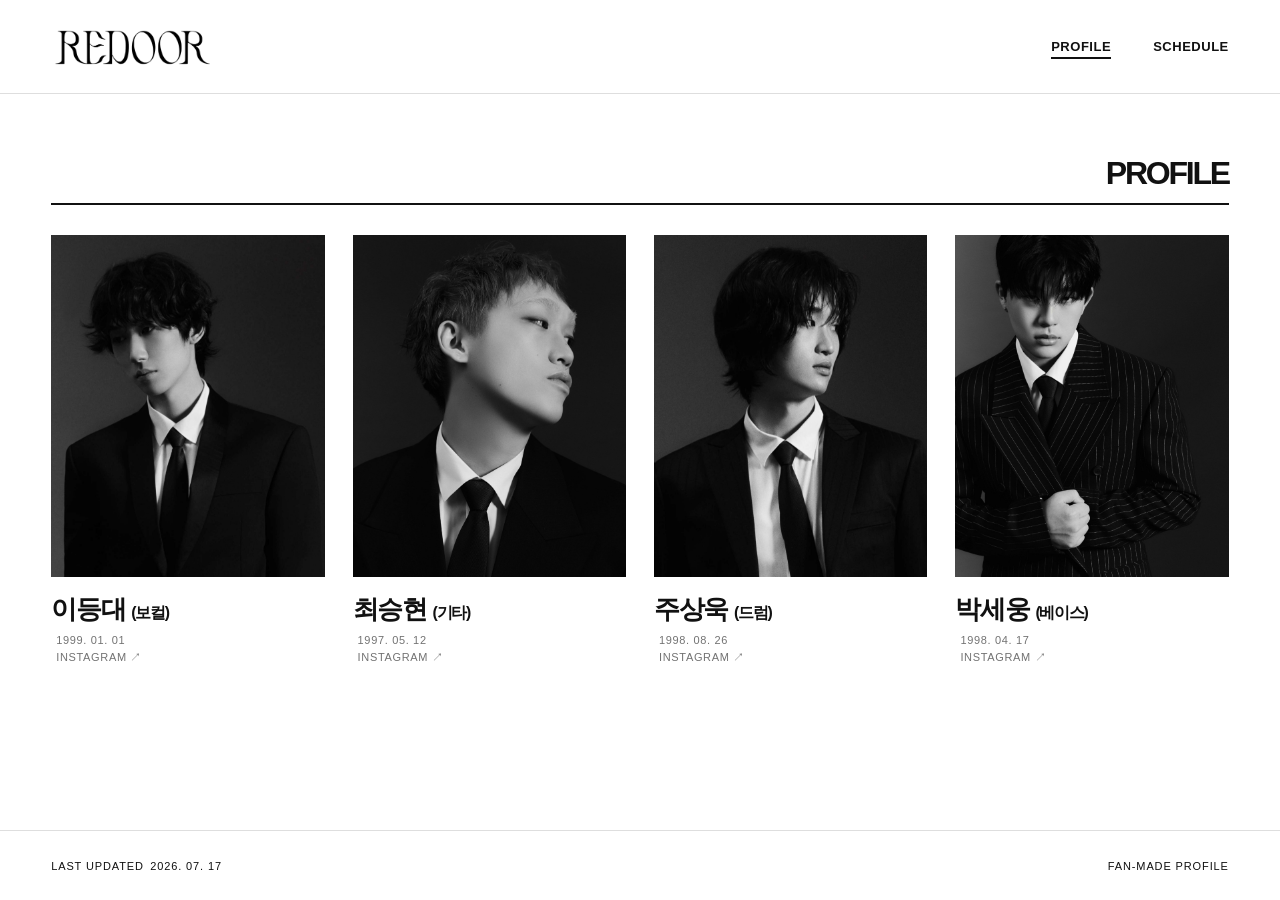
==== commit e0ec2779: "Add files via upload" ====
--- a/index.html
+++ b/index.html
@@ -60,7 +60,7 @@
         <div class="member-photo-frame"><img class="member-photo" src="최승현.jfif" alt="최승현" /></div>
         <h2>최승현 <span>(기타)</span></h2>
         <p>1997. 05. 12</p>
-        <a class="member-instagram" href="https://www.instagram.com/_ogam/" target="_blank" rel="noopener">INSTAGRAM ↗</a>
+        <a class="member-instagram" href="https://www.instagram.com/choisnhn/" target="_blank" rel="noopener">INSTAGRAM ↗</a>
       </article>
       <article class="member-card">
         <div class="member-photo-frame"><img class="member-photo" src="주상욱.jfif" alt="주상욱" /></div>
@@ -78,7 +78,7 @@
   </main>
 
   <footer class="profile-footer">
-    <span class="site-updated">LAST UPDATED&ensp;2026. 07. 22</span>
+    <span class="site-updated">LAST UPDATED&ensp;2026. 07. 17</span>
     <span>FAN-MADE PROFILE</span>
   </footer>
 
